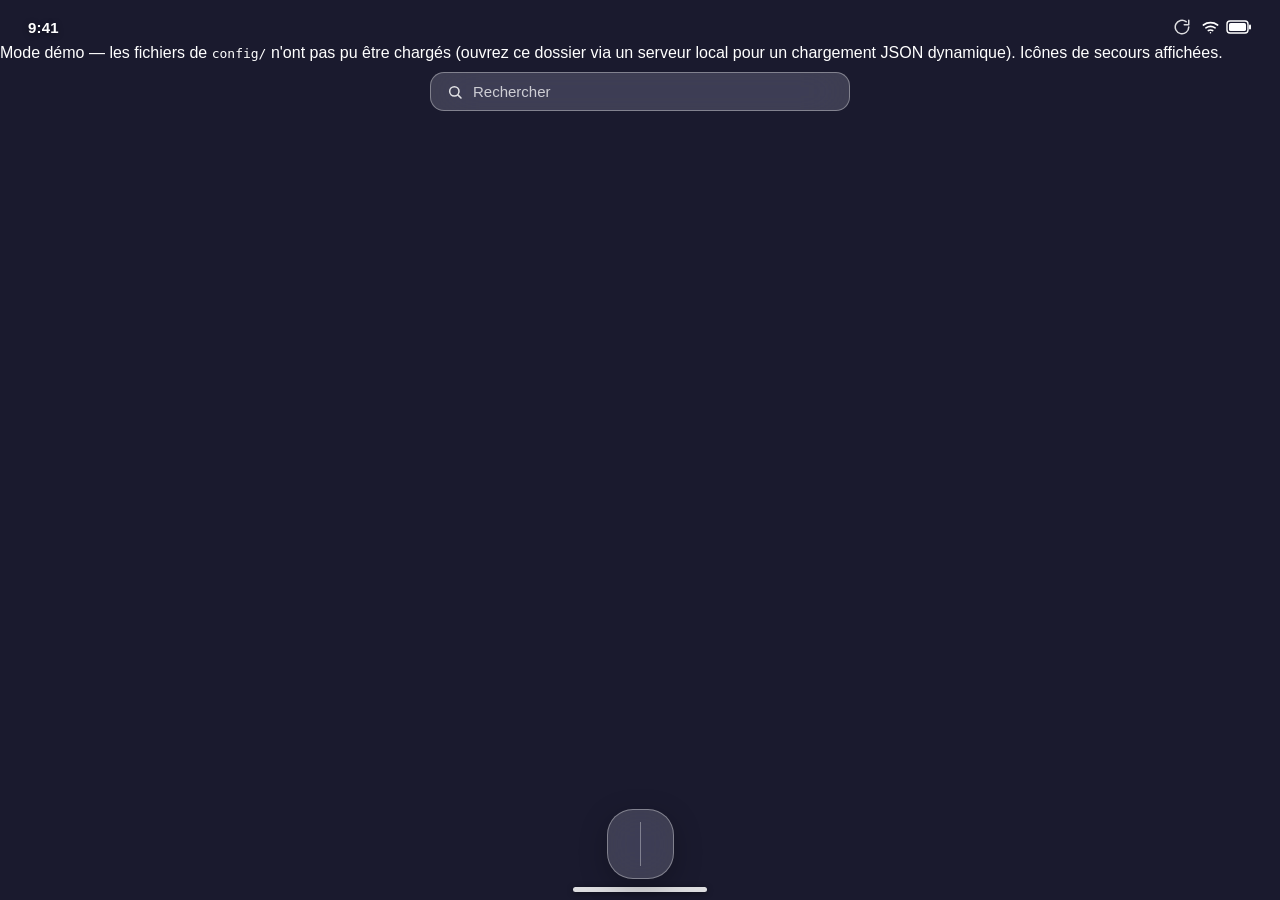
==== index.html @ e517488b "Add files via upload" ====
<!DOCTYPE html>
<html lang="fr">
<head>
<meta charset="UTF-8">
<meta name="viewport" content="width=device-width, initial-scale=1.0, maximum-scale=1.0, user-scalable=no">
<title>Écran d'accueil</title>
<link rel="stylesheet" href="style.css">
</head>
<body>

<div id="screen">

  <!-- Barre de statut façon iPadOS -->
  <div id="status-bar">
    <div id="time">9:41</div>
    <div id="status-icons">
      <button id="wallpaper-toggle" title="Changer de fond d'écran" aria-label="Changer de fond d'écran">
        <svg width="18" height="18" viewBox="0 0 24 24" fill="none" stroke="currentColor" stroke-width="2" stroke-linecap="round" stroke-linejoin="round">
          <path d="M21 12a9 9 0 1 1-3.5-7.1"/>
          <polyline points="21 3 21 9 15 9"/>
        </svg>
      </button>
      <!-- Wi-Fi -->
      <svg width="17" height="17" viewBox="0 0 24 24" fill="none" stroke="currentColor" stroke-width="2.4" stroke-linecap="round">
        <path d="M2 8.5a17 17 0 0 1 20 0"/>
        <path d="M5.5 12.5a12 12 0 0 1 13 0"/>
        <path d="M9 16.3a6.5 6.5 0 0 1 6 0"/>
        <circle cx="12" cy="19.5" r="1.1" fill="currentColor" stroke="none"/>
      </svg>
      <!-- Batterie -->
      <svg width="26" height="14" viewBox="0 0 26 14" fill="none">
        <rect x="1" y="1" width="21" height="12" rx="3" stroke="currentColor" stroke-width="1.4"/>
        <rect x="23" y="4.5" width="2" height="5" rx="1" fill="currentColor"/>
        <rect x="3" y="3" width="17" height="8" rx="1.6" fill="currentColor"/>
      </svg>
    </div>
  </div>

  <!-- Bandeau affiché seulement si les fichiers JSON n'ont pas pu être chargés (ouverture directe du fichier, sans serveur local) -->
  <div id="config-mode" title="Cliquer pour masquer">Mode démo — les fichiers de <code>config/</code> n'ont pas pu être chargés (ouvrez ce dossier via un serveur local pour un chargement JSON dynamique). Icônes de secours affichées.</div>

  <!-- Recherche -->
  <div id="search-wrap">
    <label class="search-pill">
      <svg width="16" height="16" viewBox="0 0 24 24" fill="none" stroke="currentColor" stroke-width="2.3" stroke-linecap="round">
        <circle cx="11" cy="11" r="7"/>
        <line x1="21" y1="21" x2="16.65" y2="16.65"/>
      </svg>
      <input id="search-input" type="text" placeholder="Rechercher" autocomplete="off">
    </label>
  </div>

  <!-- Grille d'applications -->
  <div id="app-grid-wrap">
    <div id="app-grid"></div>
    <p id="empty-state">Aucune application ne correspond à cette recherche.</p>
  </div>

  <!-- Dock : apps épinglées + apps récentes -->
  <div id="dock-wrap">
    <div id="dock">
      <div id="dock-pinned"></div>
      <div id="dock-divider"></div>
      <div id="dock-recent"></div>
    </div>
  </div>

  <!-- Indicateur d'accueil : cliquer/glisser pour voir les apps récentes -->
  <div id="home-indicator-wrap">
    <div id="home-indicator" title="Voir les apps récentes"></div>
  </div>

</div>

<!-- App Switcher (multitâche) : liste des apps récemment ouvertes -->
<div id="app-switcher">
  <div class="switcher-header">
    <h2>Apps récentes</h2>
    <button id="close-switcher">Fermer</button>
  </div>
  <div id="switcher-track"></div>
  <p id="switcher-empty">Aucune application récente pour le moment.<br>Ouvrez une app depuis l'écran d'accueil pour la voir apparaître ici.</p>
</div>

<script src="script.js"></script>
</body>
</html>
---- style.css ----
:root {
  --icon-size: 68px;
  --icon-radius: 18px;
  --glass-bg: rgba(255, 255, 255, 0.16);
  --glass-border: rgba(255, 255, 255, 0.35);
  --text-shadow: 0 1px 6px rgba(0, 0, 0, 0.45);
}

* { box-sizing: border-box; }

html, body {
  margin: 0;
  padding: 0;
  height: 100%;
  width: 100%;
  overflow: hidden;
  font-family: -apple-system, "SF Pro Text", "Helvetica Neue", Helvetica, Arial, sans-serif;
  -webkit-font-smoothing: antialiased;
}

#screen {
  position: relative;
  height: 100vh;
  width: 100vw;
  background-color: #1a1a2e;
  background-size: cover;
  background-position: center;
  transition: background-image 0.6s ease-in-out;
  display: flex;
  flex-direction: column;
  color: #fff;
}

/* ---------- Barre de statut ---------- */
#status-bar {
  display: flex;
  justify-content: space-between;
  align-items: center;
  padding: 14px 28px 4px;
  font-size: 15px;
  font-weight: 600;
  letter-spacing: 0.2px;
  text-shadow: var(--text-shadow);
  flex-shrink: 0;
}

#status-icons { display: flex; align-items: center; gap: 7px; }
#status-icons svg { display: block; }

#wallpaper-toggle {
  background: none;
  border: none;
  cursor: pointer;
  padding: 4px;
  margin-left: 4px;
  color: #fff;
  opacity: 0.85;
  display: flex;
  align-items: center;
}
#wallpaper-toggle:hover { opacity: 1; }

/* ---------- Recherche ---------- */
#search-wrap {
  display: flex;
  justify-content: center;
  padding: 10px 0 6px;
  flex-shrink: 0;
}

.search-pill {
  display: flex;
  align-items: center;
  gap: 8px;
  width: min(420px, 78vw);
  padding: 9px 16px;
  border-radius: 14px;
  background: var(--glass-bg);
  border: 1px solid var(--glass-border);
  backdrop-filter: blur(24px) saturate(160%);
  -webkit-backdrop-filter: blur(24px) saturate(160%);
}
.search-pill svg { flex-shrink: 0; opacity: 0.85; }
.search-pill input {
  border: none;
  background: transparent;
  outline: none;
  color: #fff;
  font-size: 15px;
  width: 100%;
}
.search-pill input::placeholder { color: rgba(255,255,255,0.75); }

/* ---------- Grille d'apps ---------- */
#app-grid-wrap {
  flex: 1;
  overflow-y: auto;
  padding: 10px 4vw 6px;
}

#app-grid {
  display: grid;
  grid-template-columns: repeat(auto-fill, minmax(var(--icon-size), 1fr));
  justify-items: center;
  gap: 26px 12px;
  max-width: 900px;
  margin: 0 auto;
  padding-top: 6px;
}

.app-icon {
  display: flex;
  flex-direction: column;
  align-items: center;
  gap: 6px;
  width: var(--icon-size);
  cursor: pointer;
  background: none;
  border: none;
  color: #fff;
  padding: 0;
  font-family: inherit;
}

.app-icon img {
  width: var(--icon-size);
  height: var(--icon-size);
  border-radius: var(--icon-radius);
  box-shadow: 0 4px 12px rgba(0, 0, 0, 0.28);
  transition: transform 0.12s ease;
}

.app-icon:active img { transform: scale(0.9); }

.app-icon span {
  font-size: 12.5px;
  font-weight: 500;
  text-align: center;
  text-shadow: var(--text-shadow);
  max-width: 84px;
  overflow: hidden;
  text-overflow: ellipsis;
  white-space: nowrap;
}

.app-icon.hidden { display: none; }

#empty-state {
  text-align: center;
  margin-top: 40px;
  opacity: 0.75;
  text-shadow: var(--text-shadow);
  display: none;
}

/* ---------- Dock ---------- */
#dock-wrap {
  display: flex;
  justify-content: center;
  padding: 0 0 8px;
  flex-shrink: 0;
}

#dock {
  display: flex;
  align-items: center;
  gap: 14px;
  padding: 12px 18px;
  border-radius: 26px;
  background: var(--glass-bg);
  border: 1px solid var(--glass-border);
  backdrop-filter: blur(28px) saturate(160%);
  -webkit-backdrop-filter: blur(28px) saturate(160%);
  box-shadow: 0 8px 28px rgba(0, 0, 0, 0.25);
}

#dock-pinned, #dock-recent {
  display: flex;
  align-items: center;
  gap: 14px;
}

#dock-divider {
  width: 1px;
  height: 44px;
  background: rgba(255, 255, 255, 0.35);
  flex-shrink: 0;
}
#dock-divider.hidden { display: none; }

#dock img {
  width: 54px;
  height: 54px;
  border-radius: 14px;
  box-shadow: 0 3px 8px rgba(0, 0, 0, 0.3);
  cursor: pointer;
  transition: transform 0.12s ease;
  display: block;
}
#dock img:active { transform: scale(0.88); }

#dock-recent-label {
  font-size: 9px;
  text-transform: uppercase;
  letter-spacing: 0.6px;
  opacity: 0.7;
  position: absolute;
}

/* ---------- Indicateur d'accueil (glisser = apps récentes) ---------- */
#home-indicator-wrap {
  display: flex;
  justify-content: center;
  padding-bottom: 8px;
  flex-shrink: 0;
}

#home-indicator {
  width: 134px;
  height: 5px;
  border-radius: 3px;
  background: rgba(255, 255, 255, 0.85);
  cursor: pointer;
  box-shadow: var(--text-shadow);
}

/* ---------- App Switcher (apps récentes plein écran) ---------- */
#app-switcher {
  position: fixed;
  inset: 0;
  background: rgba(20, 20, 30, 0.55);
  backdrop-filter: blur(40px) saturate(140%);
  -webkit-backdrop-filter: blur(40px) saturate(140%);
  display: flex;
  flex-direction: column;
  transform: translateY(100%);
  opacity: 0;
  pointer-events: none;
  transition: transform 0.32s cubic-bezier(0.22, 1, 0.36, 1), opacity 0.28s ease;
  z-index: 50;
  color: #fff;
}

#app-switcher.open {
  transform: translateY(0);
  opacity: 1;
  pointer-events: auto;
}

.switcher-header {
  display: flex;
  align-items: center;
  justify-content: space-between;
  padding: 22px 28px 8px;
  flex-shrink: 0;
}

.switcher-header h2 {
  margin: 0;
  font-size: 20px;
  font-weight: 600;
}

.switcher-header button {
  background: var(--glass-bg);
  border: 1px solid var(--glass-border);
  color: #fff;
  font-size: 14px;
  font-weight: 600;
  padding: 8px 16px;
  border-radius: 12px;
  cursor: pointer;
}

#switcher-track {
  flex: 1;
  display: flex;
  align-items: center;
  gap: 22px;
  padding: 10px 28px 40px;
  overflow-x: auto;
}

.switcher-card {
  position: relative;
  flex-shrink: 0;
  width: 190px;
  height: 260px;
  border-radius: 22px;
  background: var(--glass-bg);
  border: 1px solid var(--glass-border);
  display: flex;
  flex-direction: column;
  align-items: center;
  justify-content: center;
  gap: 14px;
  cursor: pointer;
  transition: transform 0.15s ease;
}
.switcher-card:active { transform: scale(0.97); }

.switcher-card img {
  width: 72px;
  height: 72px;
  border-radius: 18px;
  box-shadow: 0 6px 16px rgba(0, 0, 0, 0.3);
}

.switcher-card span {
  font-size: 14px;
  font-weight: 600;
}

.switcher-card .remove-btn {
  position: absolute;
  top: 10px;
  right: 10px;
  width: 26px;
  height: 26px;
  border-radius: 50%;
  background: rgba(0, 0, 0, 0.45);
  color: #fff;
  border: none;
  font-size: 15px;
  line-height: 1;
  cursor: pointer;
  display: flex;
  align-items: center;
  justify-content: center;
}

#switcher-empty {
  margin: auto;
  text-align: center;
  opacity: 0.75;
  padding: 40px;
  display: none;
}

/* ---------- Scrollbars discrètes ---------- */
#app-grid-wrap::-webkit-scrollbar, #switcher-track::-webkit-scrollbar { height: 6px; width: 6px; }
#app-grid-wrap::-webkit-scrollbar-thumb, #switcher-track::-webkit-scrollbar-thumb {
  background: rgba(255,255,255,0.25);
  border-radius: 3px;
}

/* ---------- Responsive ---------- */
@media (max-width: 480px) {
  :root { --icon-size: 60px; }
  #app-grid { gap: 22px 8px; }
  #dock img { width: 48px; height: 48px; }
  .switcher-card { width: 150px; height: 210px; }
  .switcher-card img { width: 58px; height: 58px; }
}

@media (prefers-reduced-motion: reduce) {
  #screen, #app-switcher, .app-icon img, #dock img, .switcher-card { transition: none !important; }
}
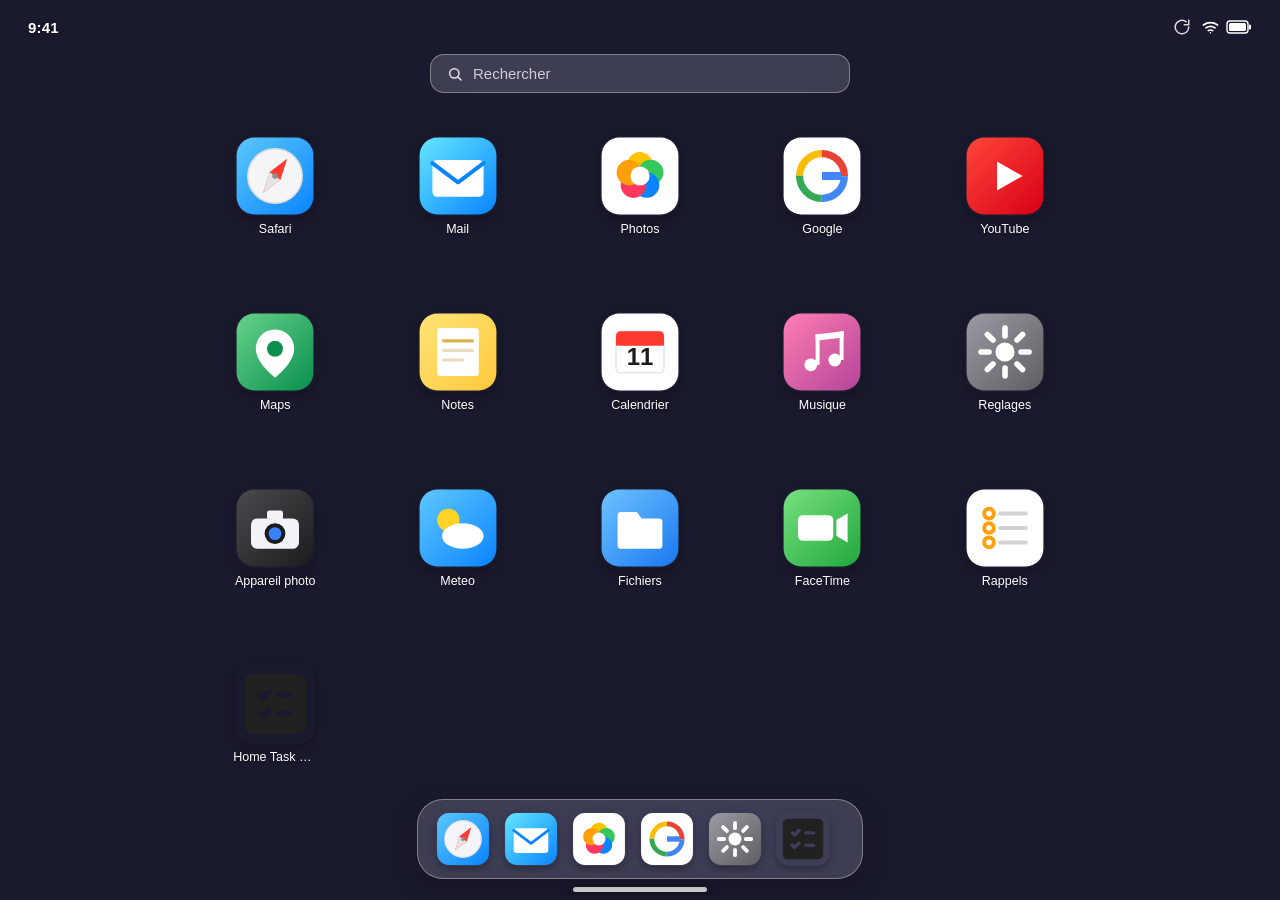
==== commit 5b0fa5b4: "make the thing works" ====
--- a/index.html
+++ b/index.html
@@ -4,6 +4,15 @@
 <meta charset="UTF-8">
 <meta name="viewport" content="width=device-width, initial-scale=1.0, maximum-scale=1.0, user-scalable=no">
 <title>Écran d'accueil</title>
+<script>
+  window.HOME_LAYOUT_CONFIG = {
+    columns: 5,
+    rows: 4,
+    horizontalGap: 12,
+    verticalGap: 30,
+    iconSize: 80
+  };
+</script>
 <link rel="stylesheet" href="style.css">
 </head>
 <body>
@@ -62,6 +71,7 @@
       <div id="dock-pinned"></div>
       <div id="dock-divider"></div>
       <div id="dock-recent"></div>
+      <button id="dock-home" type="button" aria-label="Revenir à l'accueil" title="Accueil">⌂</button>
     </div>
   </div>
 
@@ -82,6 +92,50 @@
   <p id="switcher-empty">Aucune application récente pour le moment.<br>Ouvrez une app depuis l'écran d'accueil pour la voir apparaître ici.</p>
 </div>
 
+<!-- Vue d'application plein écran -->
+<div id="app-view" aria-hidden="true">
+  <div id="app-view-bar">
+    <button id="app-view-home" aria-label="Revenir à l'accueil" title="Accueil">⌂</button>
+    <strong id="app-view-title"></strong>
+    <button id="app-view-close" aria-label="Fermer l'application" title="Fermer">×</button>
+  </div>
+  <iframe
+    id="app-frame"
+    title="Application intégrée"
+    width="100%"
+    height="100%"
+    style="border: none;"
+    loading="lazy"
+    sandbox="allow-scripts allow-same-origin allow-forms allow-popups allow-modals allow-top-navigation-by-user-activation"
+    allow="camera; microphone; fullscreen"></iframe>
+  <div id="app-gesture-zone" aria-hidden="true"></div>
+  <button id="app-dock-trigger" type="button" aria-label="Afficher la barre d'applications" title="Afficher la barre d'applications"></button>
+</div>
+
+<!-- Réglages du lanceur -->
+<div id="settings-panel" aria-hidden="true">
+  <div class="settings-sheet">
+    <div class="settings-header">
+      <button id="settings-close" aria-label="Fermer les réglages">×</button>
+      <h2>Réglages</h2>
+      <span></span>
+    </div>
+    <label class="setting-row">
+      <span><strong>Espacement des icônes</strong><small>Écarter les apps sur l'écran d'accueil</small></span>
+      <input id="icon-spacing" type="range" min="8" max="42" step="2" value="26">
+    </label>
+    <label class="setting-row">
+      <span><strong>Taille des icônes</strong><small>Adapter la taille à votre écran</small></span>
+      <input id="icon-size-setting" type="range" min="52" max="84" step="2" value="68">
+    </label>
+    <label class="setting-row setting-toggle">
+      <span><strong>Afficher les noms</strong><small>Afficher le nom sous chaque icône</small></span>
+      <input id="show-labels" type="checkbox" checked>
+    </label>
+    <button id="reset-settings" class="settings-action">Réinitialiser les réglages</button>
+  </div>
+</div>
+
 <script src="script.js"></script>
 </body>
 </html>
--- a/style.css
+++ b/style.css
@@ -60,6 +60,31 @@
 }
 #wallpaper-toggle:hover { opacity: 1; }
 
+/* ---------- Bandeau "mode démo" (fallback sans serveur local) ---------- */
+#config-mode {
+  display: none;
+  margin: 0 auto;
+  max-width: min(560px, 86vw);
+  padding: 9px 16px;
+  border-radius: 12px;
+  background: rgba(20, 20, 20, 0.55);
+  border: 1px solid rgba(255, 255, 255, 0.25);
+  backdrop-filter: blur(18px);
+  -webkit-backdrop-filter: blur(18px);
+  font-size: 12px;
+  line-height: 1.4;
+  text-align: center;
+  cursor: pointer;
+  flex-shrink: 0;
+}
+#config-mode.visible { display: block; }
+#config-mode code {
+  font-family: ui-monospace, SFMono-Regular, Menlo, monospace;
+  background: rgba(255, 255, 255, 0.15);
+  padding: 1px 5px;
+  border-radius: 4px;
+}
+
 /* ---------- Recherche ---------- */
 #search-wrap {
   display: flex;
@@ -94,18 +119,21 @@
 /* ---------- Grille d'apps ---------- */
 #app-grid-wrap {
   flex: 1;
-  overflow-y: auto;
-  padding: 10px 4vw 6px;
+  overflow: hidden;
+  padding: 8px 3vw 6px;
 }
 
 #app-grid {
   display: grid;
-  grid-template-columns: repeat(auto-fill, minmax(var(--icon-size), 1fr));
+  grid-template-columns: repeat(var(--grid-columns, 8), minmax(0, 1fr));
+  grid-template-rows: repeat(var(--grid-rows, 5), minmax(0, 1fr));
   justify-items: center;
-  gap: 26px 12px;
-  max-width: 900px;
+  align-items: center;
+  gap: var(--grid-row-gap, 26px) var(--grid-column-gap, 12px);
+  width: min(100%, 900px);
+  height: 100%;
   margin: 0 auto;
-  padding-top: 6px;
+  padding: 6px 0;
 }
 
 .app-icon {
@@ -120,7 +148,10 @@
   color: #fff;
   padding: 0;
   font-family: inherit;
-}
+  outline: none;
+  -webkit-tap-highlight-color: transparent;
+}
+.app-icon:focus, .app-icon:focus-visible { outline: none; }
 
 .app-icon img {
   width: var(--icon-size);
@@ -160,6 +191,15 @@
   padding: 0 0 8px;
   flex-shrink: 0;
 }
+#dock-wrap.from-app {
+  position: fixed;
+  left: 0;
+  right: 0;
+  bottom: 0;
+  z-index: 45;
+  pointer-events: auto;
+}
+#dock-wrap.from-app #dock-home { display: flex; }
 
 #dock {
   display: flex;
@@ -174,11 +214,49 @@
   box-shadow: 0 8px 28px rgba(0, 0, 0, 0.25);
 }
 
+.dock-app {
+  display: flex;
+  align-items: center;
+  justify-content: center;
+  width: 54px;
+  height: 54px;
+  padding: 0;
+  border: 0;
+  outline: none;
+  border-radius: 14px;
+  background: transparent;
+  color: inherit;
+  cursor: pointer;
+  -webkit-tap-highlight-color: transparent;
+}
+.dock-app:focus, .dock-app:focus-visible { outline: none; }
+.dock-app span { display: none; }
+
 #dock-pinned, #dock-recent {
   display: flex;
   align-items: center;
   gap: 14px;
 }
+
+#dock-home {
+  display: none;
+  align-items: center;
+  justify-content: center;
+  width: 38px;
+  height: 38px;
+  margin-left: 2px;
+  padding: 0;
+  border: 0;
+  border-radius: 50%;
+  background: rgba(255, 255, 255, 0.16);
+  color: #fff;
+  font-size: 23px;
+  line-height: 1;
+  cursor: pointer;
+  outline: none;
+  -webkit-tap-highlight-color: transparent;
+}
+#dock-home:focus, #dock-home:focus-visible { outline: none; }
 
 #dock-divider {
   width: 1px;
@@ -247,6 +325,109 @@
   pointer-events: auto;
 }
 
+/* ---------- Vue d'application ---------- */
+#app-view {
+  position: fixed;
+  inset: 0;
+  z-index: 40;
+  background: #101218;
+  display: flex;
+  flex-direction: column;
+  transform: translateY(100%);
+  transition: transform 0.32s cubic-bezier(0.22, 1, 0.36, 1);
+  pointer-events: none;
+}
+#app-view.open { transform: translateY(0); pointer-events: auto; }
+#app-view-bar {
+  display: none;
+  align-items: center;
+  justify-content: space-between;
+  padding: env(safe-area-inset-top) 16px 0;
+  background: rgba(18, 20, 28, 0.92);
+  color: #fff;
+}
+#app-view-bar button {
+  width: 36px;
+  height: 36px;
+  border: 0;
+  border-radius: 50%;
+  background: rgba(255,255,255,0.14);
+  color: #fff;
+  font-size: 24px;
+  line-height: 1;
+  cursor: pointer;
+  touch-action: manipulation;
+}
+#app-view-title { font-size: 14px; }
+#app-frame { width: 100%; height: 100%; flex: 1; min-height: 100vh; border: 0; background: #fff; display: block; }
+#app-gesture-zone { position: absolute; left: 50%; bottom: 0; width: 240px; height: 80px; transform: translateX(-50%); z-index: 2; touch-action: none; }
+#app-dock-trigger {
+  position: absolute;
+  left: 50%;
+  bottom: 5px;
+  width: 150px;
+  height: 22px;
+  transform: translateX(-50%);
+  z-index: 3;
+  border: 0;
+  border-radius: 8px;
+  background: transparent;
+  cursor: pointer;
+  opacity: 0;
+  transition: opacity 0.16s ease;
+}
+#app-dock-trigger::after {
+  content: "";
+  position: absolute;
+  left: 50%;
+  bottom: 2px;
+  width: 118px;
+  height: 4px;
+  transform: translateX(-50%);
+  border-radius: 4px;
+  background: rgba(255, 255, 255, 0.9);
+  box-shadow: var(--text-shadow);
+}
+#app-dock-trigger:hover, #app-dock-trigger:focus-visible { opacity: 1; }
+
+/* ---------- Réglages ---------- */
+#settings-panel {
+  position: fixed;
+  inset: 0;
+  z-index: 60;
+  display: flex;
+  align-items: flex-end;
+  background: rgba(0,0,0,0.32);
+  opacity: 0;
+  pointer-events: none;
+  transition: opacity 0.22s ease;
+}
+#settings-panel.open { opacity: 1; pointer-events: auto; }
+.settings-sheet {
+  width: min(520px, 100%);
+  margin: 0 auto;
+  padding: 16px 20px calc(22px + env(safe-area-inset-bottom));
+  border-radius: 24px 24px 0 0;
+  background: rgba(28, 30, 40, 0.94);
+  backdrop-filter: blur(28px);
+  -webkit-backdrop-filter: blur(28px);
+  color: #fff;
+  transform: translateY(100%);
+  transition: transform 0.28s cubic-bezier(0.22, 1, 0.36, 1);
+}
+#settings-panel.open .settings-sheet { transform: translateY(0); }
+.settings-header { display: flex; align-items: center; justify-content: space-between; margin-bottom: 8px; }
+.settings-header h2 { margin: 0; font-size: 20px; }
+.settings-header button { background: none; border: 0; color: #fff; font-size: 30px; cursor: pointer; }
+.setting-row { display: flex; align-items: center; justify-content: space-between; gap: 18px; padding: 16px 0; border-bottom: 1px solid rgba(255,255,255,0.12); }
+.setting-row span { display: grid; gap: 4px; }
+.setting-row small { opacity: 0.65; font-size: 12px; }
+.setting-row input[type="range"] { width: 130px; accent-color: #75b9ff; }
+.setting-toggle input { width: 44px; height: 25px; accent-color: #3d9af2; }
+.settings-action { width: 100%; margin-top: 18px; padding: 12px; border: 1px solid var(--glass-border); border-radius: 12px; color: #fff; background: var(--glass-bg); font: inherit; cursor: pointer; }
+
+#app-grid.labels-hidden .app-icon span { display: none; }
+
 .switcher-header {
   display: flex;
   align-items: center;
@@ -296,6 +477,9 @@
   gap: 14px;
   cursor: pointer;
   transition: transform 0.15s ease;
+  border: 1px solid var(--glass-border);
+  color: #fff;
+  font: inherit;
 }
 .switcher-card:active { transform: scale(0.97); }
 
@@ -347,7 +531,8 @@
 /* ---------- Responsive ---------- */
 @media (max-width: 480px) {
   :root { --icon-size: 60px; }
-  #app-grid { gap: 22px 8px; }
+  #app-grid { gap: var(--grid-row-gap, 26px) var(--grid-column-gap, 12px); }
+  .dock-app { width: 48px; height: 48px; }
   #dock img { width: 48px; height: 48px; }
   .switcher-card { width: 150px; height: 210px; }
   .switcher-card img { width: 58px; height: 58px; }
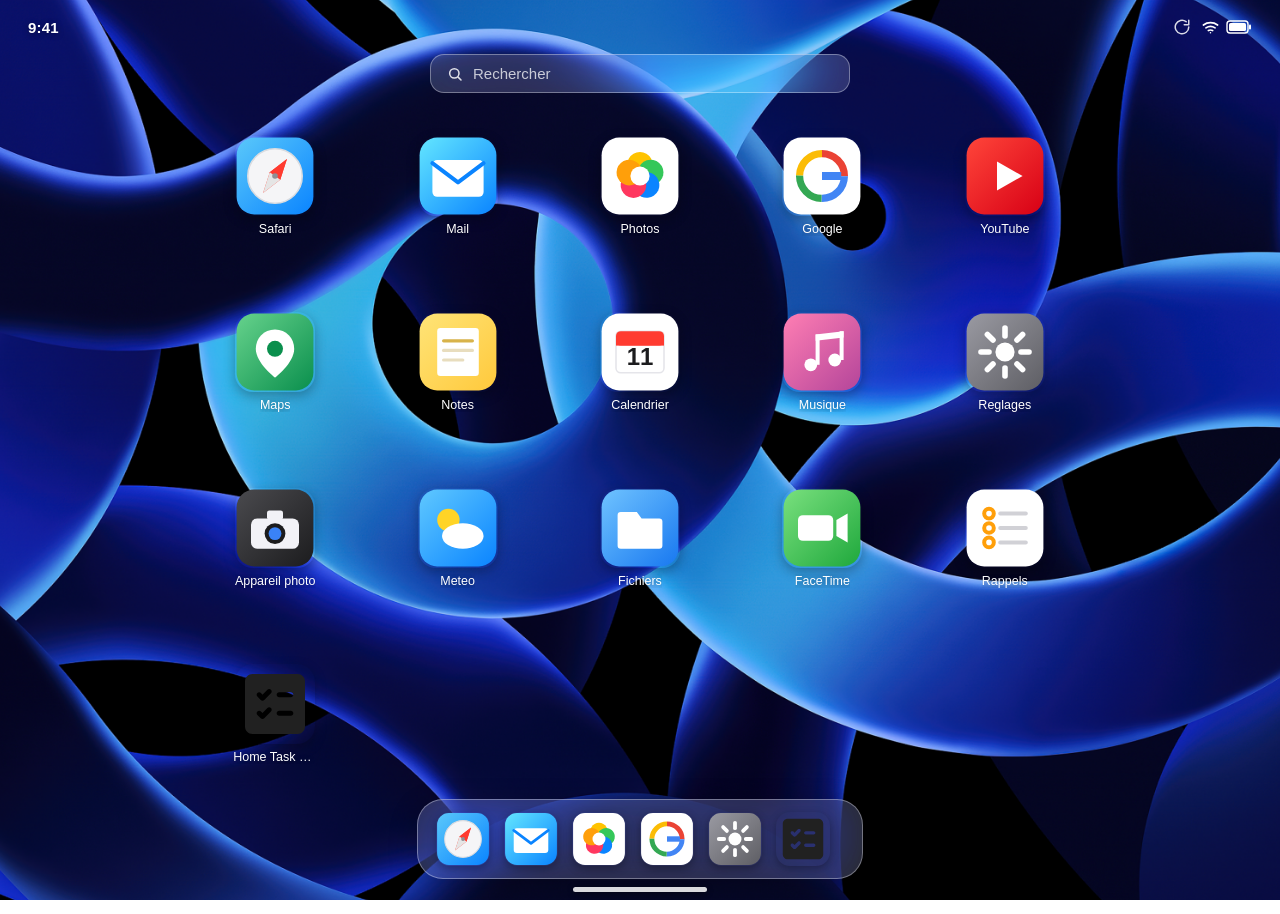
==== commit d30cf9c7: "adding bg shade and easy app display" ====
--- a/index.html
+++ b/index.html
@@ -128,6 +128,10 @@
       <span><strong>Taille des icônes</strong><small>Adapter la taille à votre écran</small></span>
       <input id="icon-size-setting" type="range" min="52" max="84" step="2" value="68">
     </label>
+    <label class="setting-row">
+      <span><strong>Flou du fond</strong><small>Adoucir l'image d'arrière-plan</small></span>
+      <input id="background-blur-setting" type="range" min="0" max="24" step="1" value="0">
+    </label>
     <label class="setting-row setting-toggle">
       <span><strong>Afficher les noms</strong><small>Afficher le nom sous chaque icône</small></span>
       <input id="show-labels" type="checkbox" checked>
--- a/style.css
+++ b/style.css
@@ -23,13 +23,25 @@
   height: 100vh;
   width: 100vw;
   background-color: #1a1a2e;
+  display: flex;
+  flex-direction: column;
+  color: #fff;
+  isolation: isolate;
+}
+
+#screen::before {
+  content: "";
+  position: absolute;
+  inset: calc(var(--background-blur, 0px) * -1);
+  z-index: 0;
+  background-image: var(--wallpaper-image);
   background-size: cover;
   background-position: center;
-  transition: background-image 0.6s ease-in-out;
-  display: flex;
-  flex-direction: column;
-  color: #fff;
-}
+  filter: blur(var(--background-blur, 0px));
+  transform: scale(1.03);
+  transition: filter 0.25s ease, background-image 0.6s ease-in-out;
+}
+#screen > * { position: relative; z-index: 1; }
 
 /* ---------- Barre de statut ---------- */
 #status-bar {
@@ -42,6 +54,8 @@
   letter-spacing: 0.2px;
   text-shadow: var(--text-shadow);
   flex-shrink: 0;
+  position: relative;
+  z-index: 1;
 }
 
 #status-icons { display: flex; align-items: center; gap: 7px; }
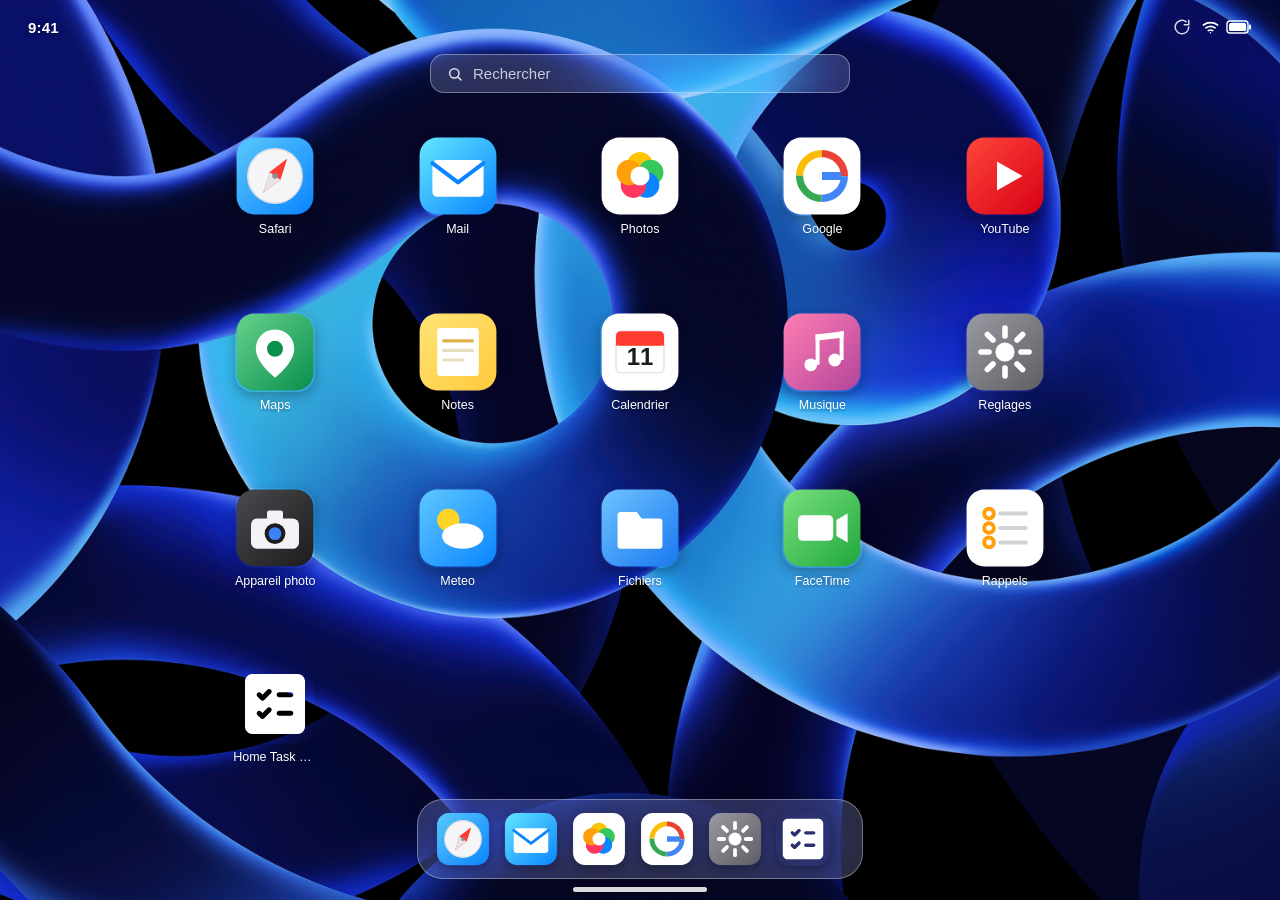
==== commit 001dfe70: "fix the app bar when in iframe + touch ready" ====
--- a/index.html
+++ b/index.html
@@ -29,18 +29,18 @@
           <polyline points="21 3 21 9 15 9"/>
         </svg>
       </button>
-      <!-- Wi-Fi -->
-      <svg width="17" height="17" viewBox="0 0 24 24" fill="none" stroke="currentColor" stroke-width="2.4" stroke-linecap="round">
+      <!-- Réseau -->
+      <svg id="network-status" width="17" height="17" viewBox="0 0 24 24" fill="none" stroke="currentColor" stroke-width="2.4" stroke-linecap="round" aria-label="Réseau">
         <path d="M2 8.5a17 17 0 0 1 20 0"/>
         <path d="M5.5 12.5a12 12 0 0 1 13 0"/>
         <path d="M9 16.3a6.5 6.5 0 0 1 6 0"/>
         <circle cx="12" cy="19.5" r="1.1" fill="currentColor" stroke="none"/>
       </svg>
       <!-- Batterie -->
-      <svg width="26" height="14" viewBox="0 0 26 14" fill="none">
+      <svg id="battery-status" width="26" height="14" viewBox="0 0 26 14" fill="none" aria-label="Batterie">
         <rect x="1" y="1" width="21" height="12" rx="3" stroke="currentColor" stroke-width="1.4"/>
         <rect x="23" y="4.5" width="2" height="5" rx="1" fill="currentColor"/>
-        <rect x="3" y="3" width="17" height="8" rx="1.6" fill="currentColor"/>
+        <rect id="battery-level" x="3" y="3" width="17" height="8" rx="1.6" fill="currentColor"/>
       </svg>
     </div>
   </div>
@@ -111,6 +111,7 @@
   <div id="app-gesture-zone" aria-hidden="true"></div>
   <button id="app-dock-trigger" type="button" aria-label="Afficher la barre d'applications" title="Afficher la barre d'applications"></button>
 </div>
+<div id="app-swipe-layer" aria-hidden="true"></div>
 
 <!-- Réglages du lanceur -->
 <div id="settings-panel" aria-hidden="true">
--- a/style.css
+++ b/style.css
@@ -210,9 +210,16 @@
   left: 0;
   right: 0;
   bottom: 0;
-  z-index: 45;
+  z-index: 100;
   pointer-events: auto;
 }
+#dock-wrap.from-app.dock-idle {
+  opacity: 0;
+  pointer-events: none;
+  transform: translateY(18px);
+}
+#dock-wrap.from-app,
+#dock-wrap.from-app.dock-idle { transition: opacity 0.2s ease, transform 0.2s ease; }
 #dock-wrap.from-app #dock-home { display: flex; }
 
 #dock {
@@ -374,15 +381,15 @@
 }
 #app-view-title { font-size: 14px; }
 #app-frame { width: 100%; height: 100%; flex: 1; min-height: 100vh; border: 0; background: #fff; display: block; }
-#app-gesture-zone { position: absolute; left: 50%; bottom: 0; width: 240px; height: 80px; transform: translateX(-50%); z-index: 2; touch-action: none; }
+#app-gesture-zone { position: absolute; left: 50%; bottom: 0; width: 300px; height: 120px; transform: translateX(-50%); z-index: 10; touch-action: none; }
 #app-dock-trigger {
   position: absolute;
   left: 50%;
   bottom: 5px;
-  width: 150px;
-  height: 22px;
+  width: 300px;
+  height: 44px;
   transform: translateX(-50%);
-  z-index: 3;
+  z-index: 11;
   border: 0;
   border-radius: 8px;
   background: transparent;
@@ -395,14 +402,26 @@
   position: absolute;
   left: 50%;
   bottom: 2px;
-  width: 118px;
-  height: 4px;
+  width: 236px;
+  height: 8px;
   transform: translateX(-50%);
   border-radius: 4px;
   background: rgba(255, 255, 255, 0.9);
   box-shadow: var(--text-shadow);
 }
 #app-dock-trigger:hover, #app-dock-trigger:focus-visible { opacity: 1; }
+#app-swipe-layer {
+  position: fixed;
+  left: 50%;
+  bottom: 0;
+  width: 100vw;
+  height: 220px;
+  transform: translateX(-50%);
+  z-index: 90;
+  pointer-events: none;
+  touch-action: none;
+}
+body.app-open #app-swipe-layer { pointer-events: auto; }
 
 /* ---------- Réglages ---------- */
 #settings-panel {
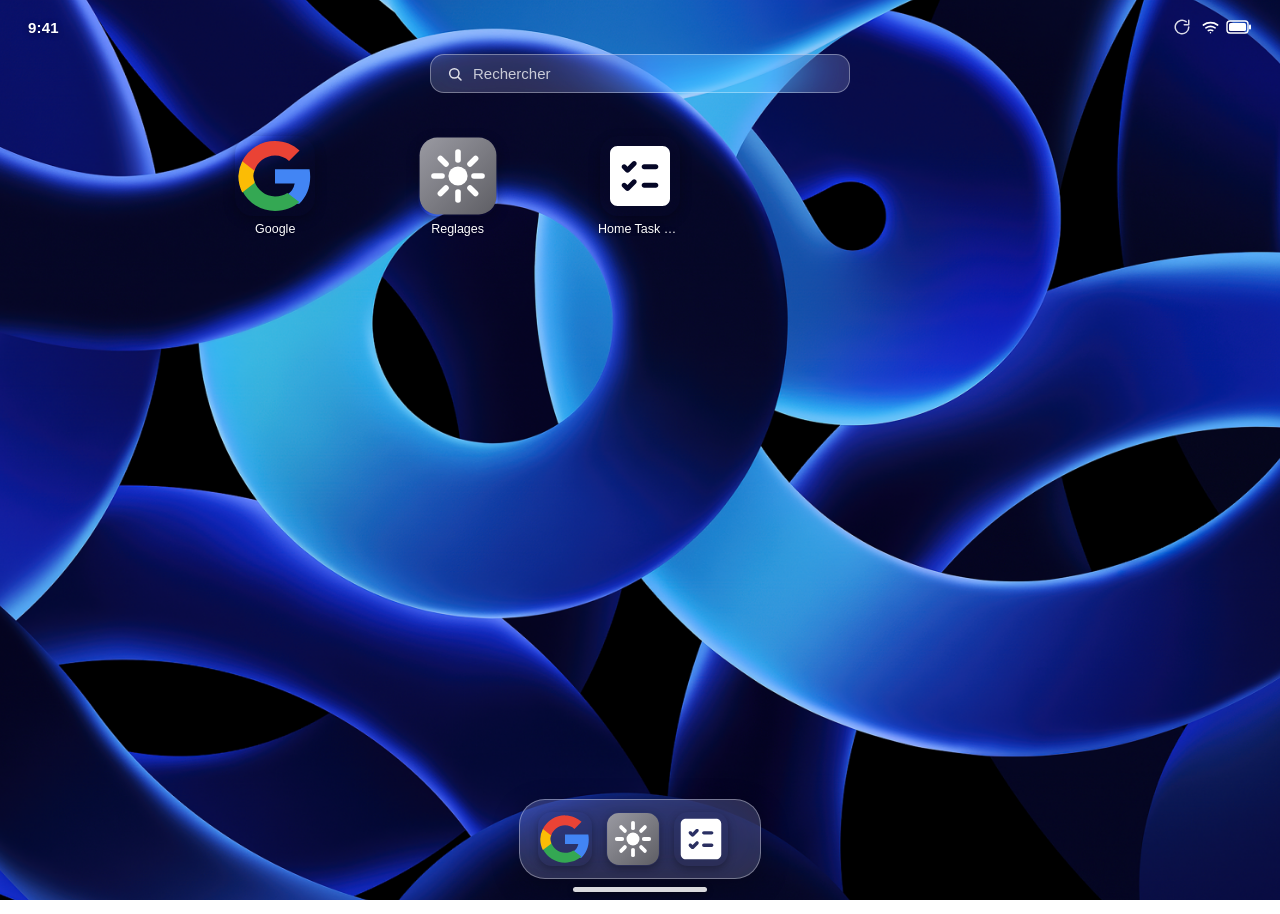
==== commit 65a02498: "fix logo on page header" ====
--- a/index.html
+++ b/index.html
@@ -3,6 +3,7 @@
 <head>
 <meta charset="UTF-8">
 <meta name="viewport" content="width=device-width, initial-scale=1.0, maximum-scale=1.0, user-scalable=no">
+<link rel="icon" type="image/svg+xml" href="config/apps/icons/calendar.svg">
 <title>Écran d'accueil</title>
 <script>
   window.HOME_LAYOUT_CONFIG = {
--- a/style.css
+++ b/style.css
@@ -212,6 +212,7 @@
   bottom: 0;
   z-index: 100;
   pointer-events: auto;
+  touch-action: none;
 }
 #dock-wrap.from-app.dock-idle {
   opacity: 0;
@@ -350,7 +351,7 @@
 #app-view {
   position: fixed;
   inset: 0;
-  z-index: 40;
+  z-index: 30;
   background: #101218;
   display: flex;
   flex-direction: column;
@@ -381,7 +382,16 @@
 }
 #app-view-title { font-size: 14px; }
 #app-frame { width: 100%; height: 100%; flex: 1; min-height: 100vh; border: 0; background: #fff; display: block; }
-#app-gesture-zone { position: absolute; left: 50%; bottom: 0; width: 300px; height: 120px; transform: translateX(-50%); z-index: 10; touch-action: none; }
+#app-gesture-zone {
+  position: absolute;
+  left: 0;
+  bottom: 0;
+  width: 100vw;
+  height: 220px;
+  z-index: 20;
+  touch-action: none;
+  pointer-events: auto;
+}
 #app-dock-trigger {
   position: absolute;
   left: 50%;
@@ -389,13 +399,14 @@
   width: 300px;
   height: 44px;
   transform: translateX(-50%);
-  z-index: 11;
+  z-index: 80;
   border: 0;
   border-radius: 8px;
   background: transparent;
   cursor: pointer;
   opacity: 0;
   transition: opacity 0.16s ease;
+  pointer-events: auto;
 }
 #app-dock-trigger::after {
   content: "";
@@ -412,12 +423,11 @@
 #app-dock-trigger:hover, #app-dock-trigger:focus-visible { opacity: 1; }
 #app-swipe-layer {
   position: fixed;
-  left: 50%;
+  left: 0;
   bottom: 0;
   width: 100vw;
   height: 220px;
-  transform: translateX(-50%);
-  z-index: 90;
+  z-index: 30;
   pointer-events: none;
   touch-action: none;
 }
